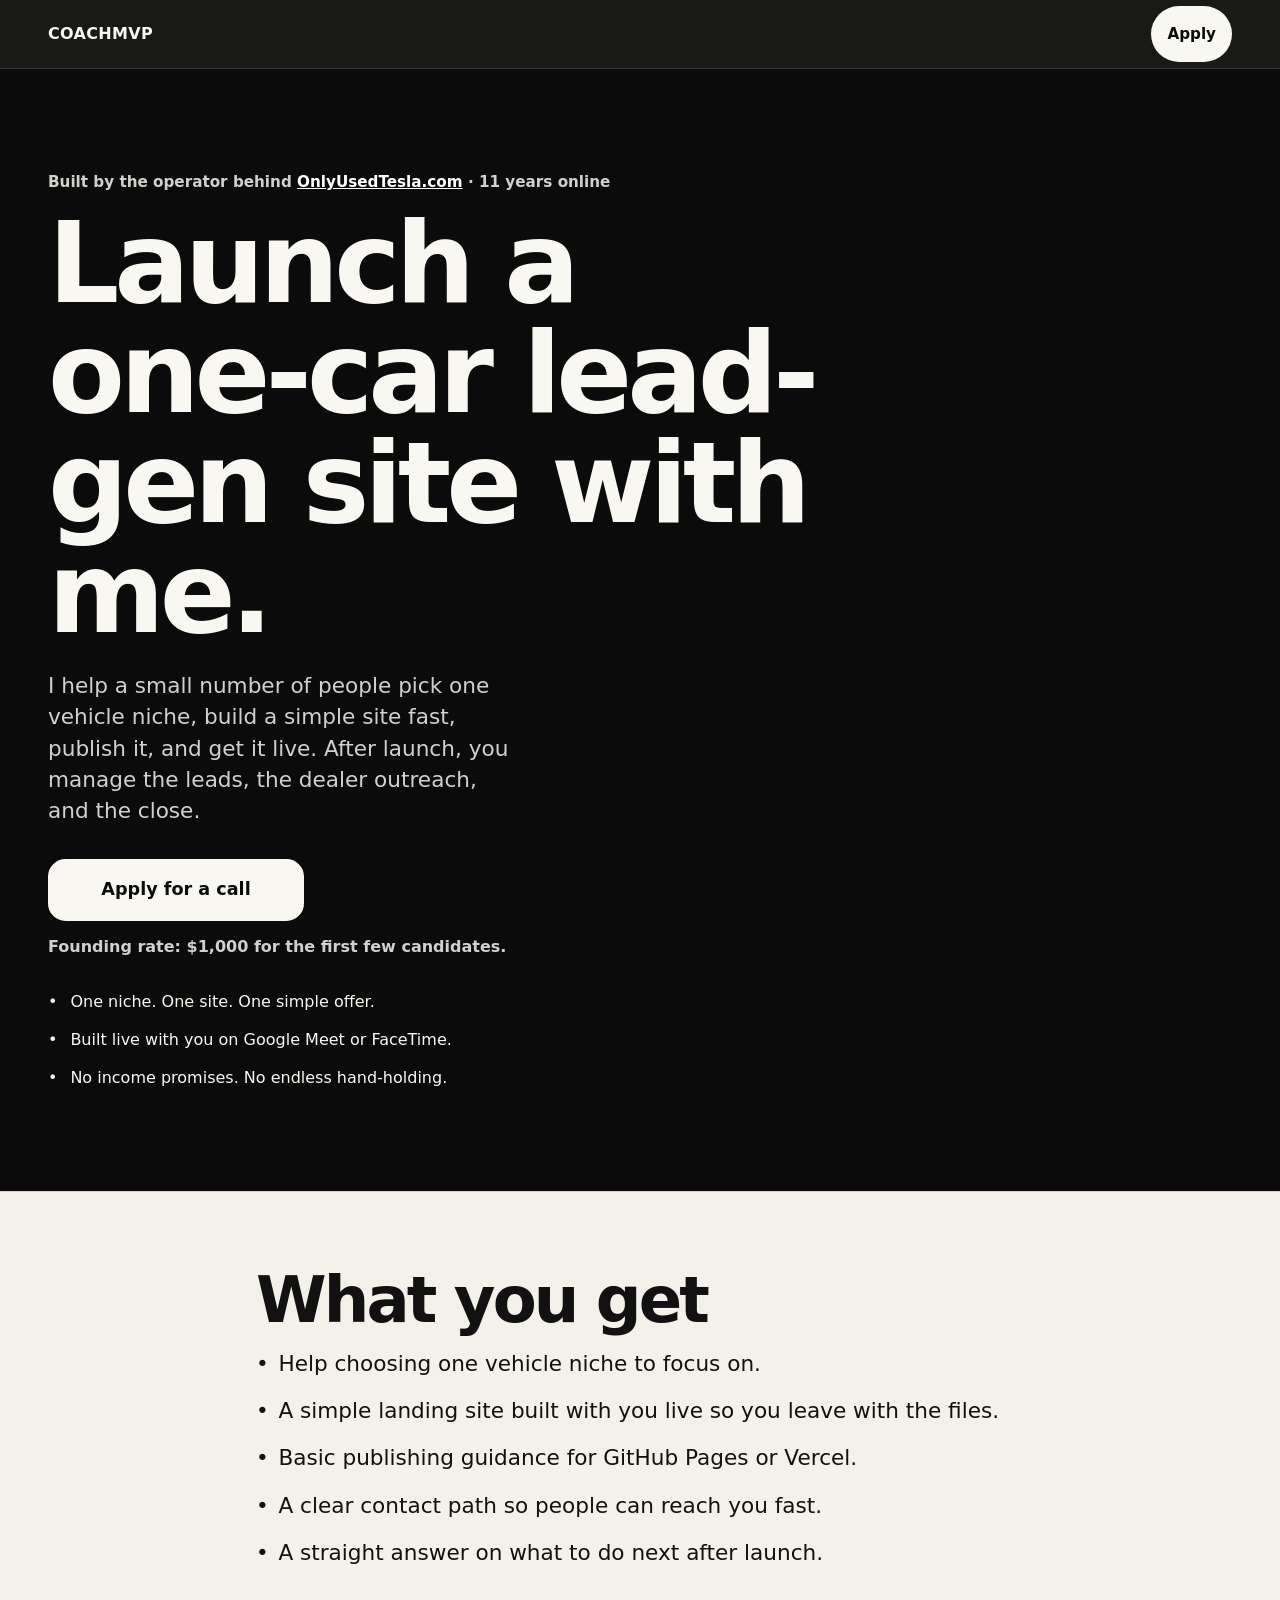
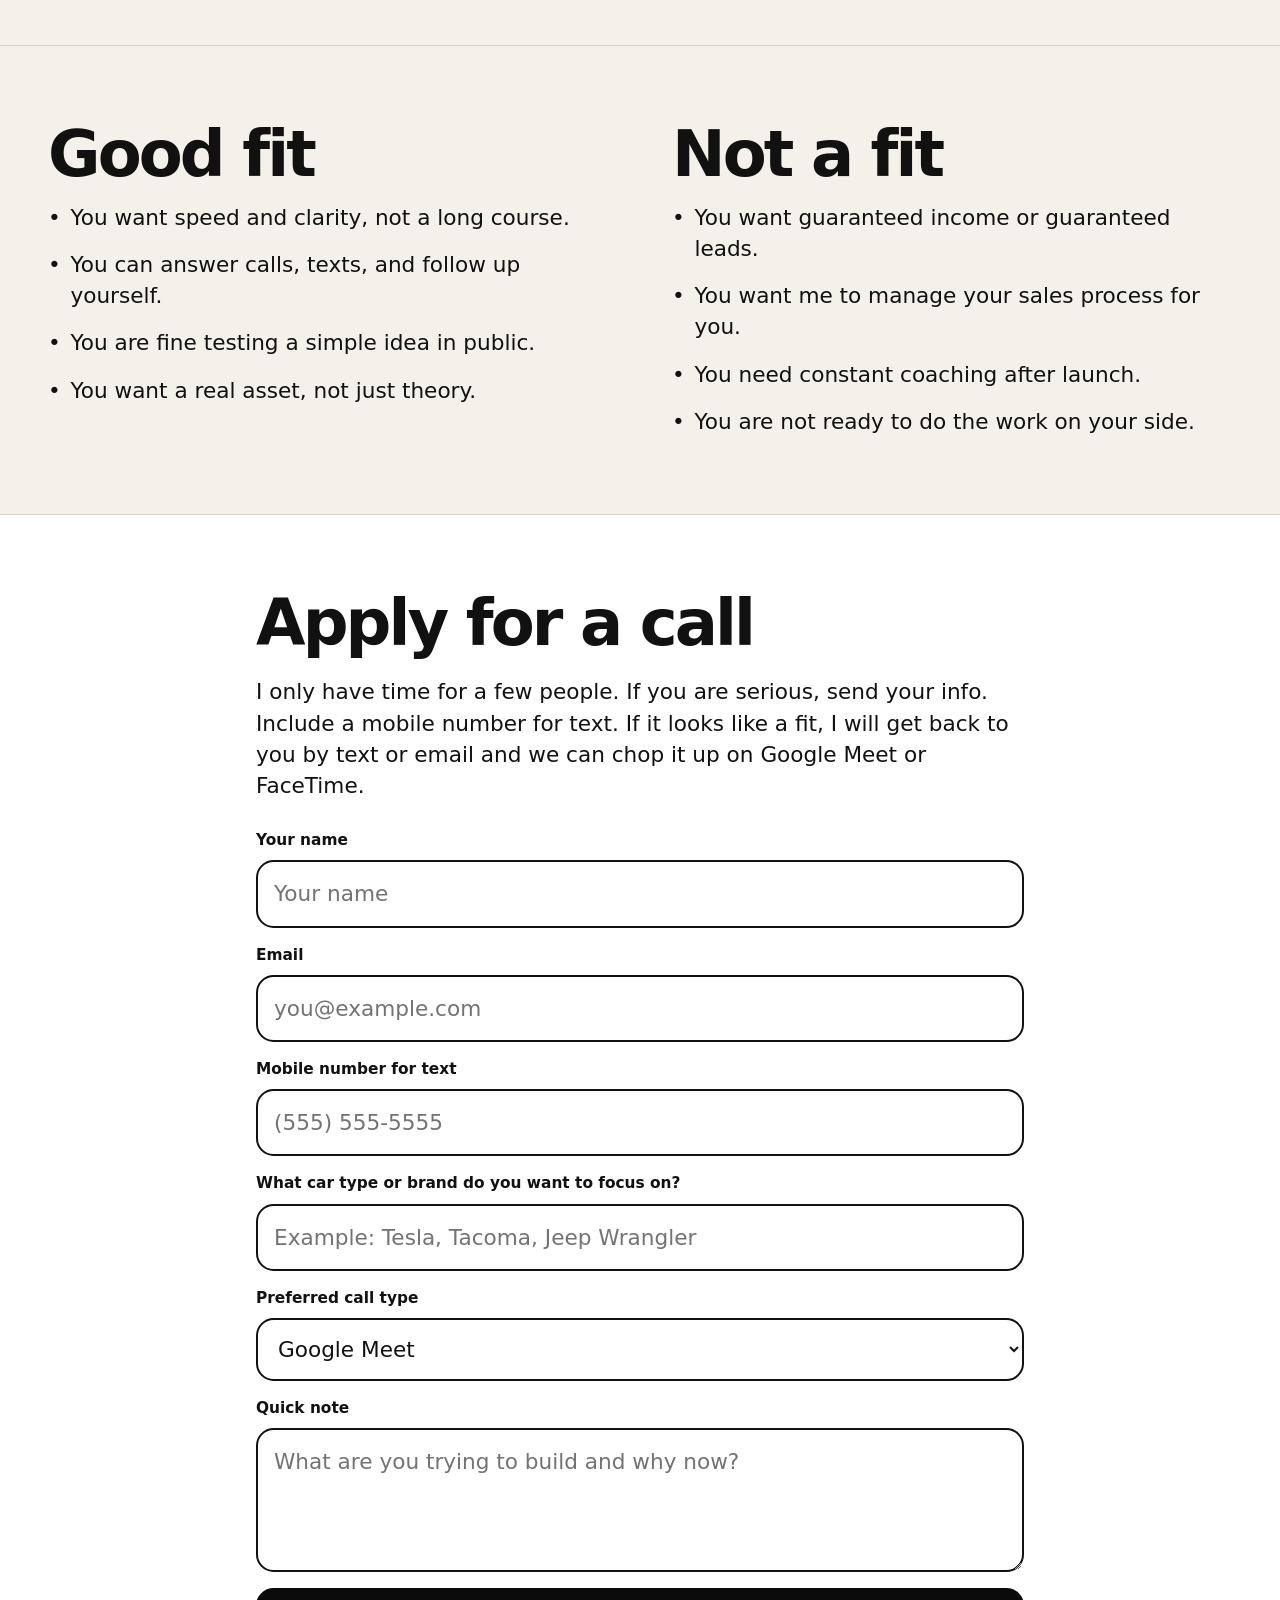
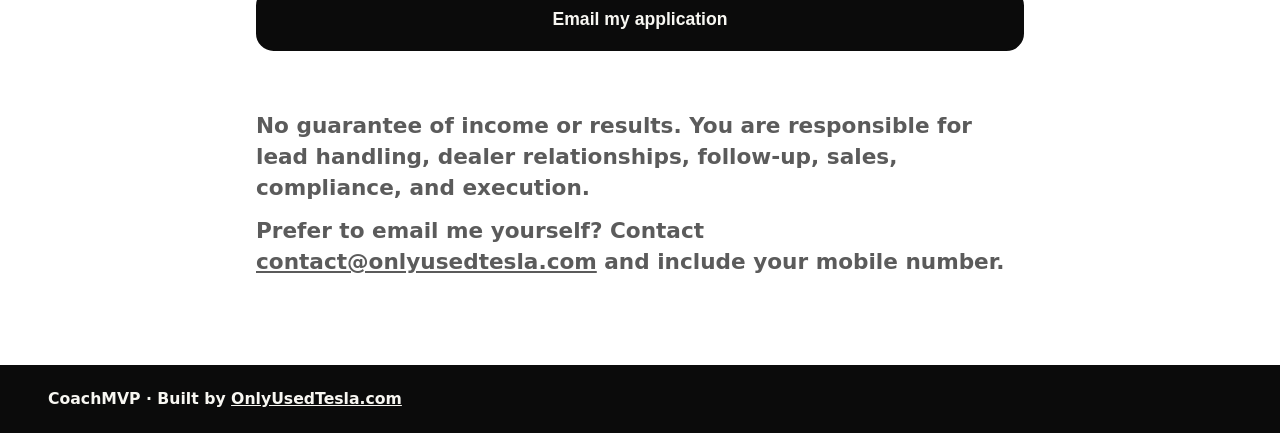
==== index.html @ 97b8aaf0 "Add files via upload" ====
<!doctype html>
<html lang="en">
  <head>
    <meta charset="utf-8" />
    <meta name="viewport" content="width=device-width, initial-scale=1" />
    <title>CoachMVP — Launch a one-car lead-gen site</title>
    <meta
      name="description"
      content="CoachMVP helps a small number of people launch a simple one-car lead-gen site fast. Founding rate: $1,000. You manage the leads and the close."
    />
    <meta name="theme-color" content="#0b0b0b" />
    <link rel="stylesheet" href="styles.css" />
  </head>
  <body>
    <a class="skip-link" href="#main">Skip to content</a>

    <header class="site-header" aria-label="Top">
      <div class="wrap header-inner">
        <p class="brand">CoachMVP</p>
        <a class="header-link" href="#apply">Apply</a>
      </div>
    </header>

    <main id="main">
      <section class="hero" aria-labelledby="hero-title">
        <div class="wrap hero-inner">
          <p class="eyebrow">Built by the operator behind <a href="https://onlyusedtesla.com/" target="_blank" rel="noopener noreferrer">OnlyUsedTesla.com</a> · 11 years online</p>
          <h1 id="hero-title">Launch a one-car lead-gen site with me.</h1>
          <p class="lede">
            I help a small number of people pick one vehicle niche, build a simple site fast,
            publish it, and get it live. After launch, you manage the leads, the dealer outreach,
            and the close.
          </p>

          <div class="hero-actions">
            <a class="button button-primary" href="#apply">Apply for a call</a>
            <p class="price-note">
              Founding rate: <strong>$1,000</strong> for the first few candidates.
            </p>
          </div>

          <ul class="hero-points" aria-label="Quick highlights">
            <li>One niche. One site. One simple offer.</li>
            <li>Built live with you on Google Meet or FaceTime.</li>
            <li>No income promises. No endless hand-holding.</li>
          </ul>
        </div>
      </section>

      <section class="section" aria-labelledby="included-title">
        <div class="wrap narrow">
          <h2 id="included-title">What you get</h2>
          <ul class="detail-list">
            <li>Help choosing one vehicle niche to focus on.</li>
            <li>A simple landing site built with you live so you leave with the files.</li>
            <li>Basic publishing guidance for GitHub Pages or Vercel.</li>
            <li>A clear contact path so people can reach you fast.</li>
            <li>A straight answer on what to do next after launch.</li>
          </ul>
        </div>
      </section>

      <section class="section" aria-labelledby="fit-title">
        <div class="wrap grid-two">
          <div>
            <h2 id="fit-title">Good fit</h2>
            <ul class="detail-list">
              <li>You want speed and clarity, not a long course.</li>
              <li>You can answer calls, texts, and follow up yourself.</li>
              <li>You are fine testing a simple idea in public.</li>
              <li>You want a real asset, not just theory.</li>
            </ul>
          </div>
          <div>
            <h2>Not a fit</h2>
            <ul class="detail-list">
              <li>You want guaranteed income or guaranteed leads.</li>
              <li>You want me to manage your sales process for you.</li>
              <li>You need constant coaching after launch.</li>
              <li>You are not ready to do the work on your side.</li>
            </ul>
          </div>
        </div>
      </section>

      <section class="section section-apply" id="apply" aria-labelledby="apply-title">
        <div class="wrap narrow">
          <h2 id="apply-title">Apply for a call</h2>
          <p class="section-copy">
            I only have time for a few people. If you are serious, send your info. Include a
            mobile number for text. If it looks like a fit, I will get back to you by text or
            email and we can chop it up on Google Meet or FaceTime.
          </p>

          <form id="apply-form" class="contact-form" novalidate>
            <div class="field">
              <label for="full-name">Your name</label>
              <input
                id="full-name"
                name="full-name"
                type="text"
                autocomplete="name"
                placeholder="Your name"
                required
              />
            </div>

            <div class="field">
              <label for="email">Email</label>
              <input
                id="email"
                name="email"
                type="email"
                autocomplete="email"
                inputmode="email"
                placeholder="you@example.com"
                required
              />
            </div>

            <div class="field">
              <label for="mobile">Mobile number for text</label>
              <input
                id="mobile"
                name="mobile"
                type="tel"
                autocomplete="tel"
                inputmode="tel"
                placeholder="(555) 555-5555"
                required
              />
            </div>

            <div class="field">
              <label for="vehicle">What car type or brand do you want to focus on?</label>
              <input
                id="vehicle"
                name="vehicle"
                type="text"
                placeholder="Example: Tesla, Tacoma, Jeep Wrangler"
                required
              />
            </div>

            <div class="field">
              <label for="call-type">Preferred call type</label>
              <select id="call-type" name="call-type">
                <option value="Google Meet">Google Meet</option>
                <option value="FaceTime">FaceTime</option>
                <option value="Either">Either is fine</option>
              </select>
            </div>

            <div class="field">
              <label for="note">Quick note</label>
              <textarea
                id="note"
                name="note"
                placeholder="What are you trying to build and why now?"
              ></textarea>
            </div>

            <button class="button button-primary button-submit" type="submit">
              Email my application
            </button>

            <p id="form-status" class="form-status" aria-live="polite"></p>
          </form>

          <div class="fine-print" role="note" aria-label="Important details">
            <p>
              No guarantee of income or results. You are responsible for lead handling, dealer
              relationships, follow-up, sales, compliance, and execution.
            </p>
            <p>
              Prefer to email me yourself? Contact
              <a href="mailto:contact@onlyusedtesla.com">contact@onlyusedtesla.com</a> and include
              your mobile number.
            </p>
          </div>
        </div>
      </section>
    </main>

    <footer class="site-footer">
      <div class="wrap footer-inner">
        <p>
          CoachMVP · Built by <a href="https://onlyusedtesla.com/" target="_blank" rel="noopener noreferrer">OnlyUsedTesla.com</a>
        </p>
      </div>
    </footer>

    <script>
      (function () {
        const form = document.getElementById('apply-form');
        const status = document.getElementById('form-status');
        const recipient = 'contact@onlyusedtesla.com';

        form.addEventListener('submit', function (event) {
          event.preventDefault();

          if (!form.reportValidity()) {
            status.textContent = 'Please fill out the required fields first.';
            return;
          }

          const data = new FormData(form);
          const name = (data.get('full-name') || '').toString().trim();
          const email = (data.get('email') || '').toString().trim();
          const mobile = (data.get('mobile') || '').toString().trim();
          const vehicle = (data.get('vehicle') || '').toString().trim();
          const callType = (data.get('call-type') || '').toString().trim();
          const note = (data.get('note') || '').toString().trim();

          const subject = `CoachMVP application - ${name}`;
          const bodyLines = [
            'CoachMVP application',
            '',
            `Name: ${name}`,
            `Email: ${email}`,
            `Mobile for text: ${mobile}`,
            `Vehicle niche: ${vehicle}`,
            `Preferred call type: ${callType}`,
            '',
            'Quick note:',
            note || 'None provided'
          ];

          const body = bodyLines.join('\n');
          const mailto = `mailto:${recipient}?subject=${encodeURIComponent(subject)}&body=${encodeURIComponent(body)}`;

          status.textContent = 'Your email app should open with a prefilled application. If it does not, email contact@onlyusedtesla.com directly.';
          window.location.href = mailto;
        });
      })();
    </script>
  </body>
</html>
---- styles.css ----
:root {
  --bg: #f4f1ea;
  --surface: #ffffff;
  --surface-strong: #0b0b0b;
  --text: #111111;
  --text-inverse: #f8f7f2;
  --muted: #5b5b5b;
  --line: #d7d2c7;
  --focus: #1b5cff;
  --radius: 1.1rem;
  --shadow: 0 20px 60px rgba(0, 0, 0, 0.08);
}

* {
  box-sizing: border-box;
}

html {
  scroll-behavior: smooth;
}

body {
  margin: 0;
  background: var(--bg);
  color: var(--text);
  font-family: Inter, ui-sans-serif, system-ui, -apple-system, BlinkMacSystemFont, "Segoe UI", sans-serif;
  line-height: 1.45;
  text-rendering: optimizeLegibility;
}

a {
  color: inherit;
}

a:hover {
  text-decoration-thickness: 0.14em;
}

.skip-link {
  position: absolute;
  left: 1rem;
  top: -10rem;
  z-index: 1000;
  background: var(--surface);
  color: var(--text);
  padding: 0.85rem 1rem;
  border-radius: 0.85rem;
  border: 2px solid var(--text);
  font-weight: 800;
}

.skip-link:focus {
  top: 1rem;
}

.wrap {
  width: min(100% - 1.5rem, 74rem);
  margin-inline: auto;
}

.narrow {
  width: min(100% - 1.5rem, 48rem);
  margin-inline: auto;
}

.site-header {
  position: sticky;
  top: 0;
  z-index: 50;
  background: rgba(11, 11, 11, 0.94);
  border-bottom: 1px solid rgba(255, 255, 255, 0.12);
  backdrop-filter: blur(10px);
}

.header-inner,
.footer-inner {
  display: flex;
  align-items: center;
  justify-content: space-between;
  gap: 1rem;
  min-height: 4.25rem;
}

.brand,
.header-link,
.eyebrow,
.price-note,
label,
.button,
.fine-print,
.form-status {
  font-weight: 800;
}

.brand {
  margin: 0;
  color: var(--text-inverse);
  font-size: 1rem;
  letter-spacing: 0.02em;
  text-transform: uppercase;
}

.header-link {
  display: inline-flex;
  align-items: center;
  justify-content: center;
  min-height: 3.5rem;
  padding: 0 1rem;
  border-radius: 999px;
  background: var(--text-inverse);
  color: var(--surface-strong);
  text-decoration: none;
  font-size: 0.95rem;
}

.hero {
  min-height: calc(100svh - 4.25rem);
  background: var(--surface-strong);
  color: var(--text-inverse);
  display: grid;
  align-items: center;
}

.hero-inner {
  padding-block: clamp(3rem, 8vw, 6.5rem);
}

.eyebrow {
  margin: 0 0 1rem;
  font-size: 0.95rem;
  color: rgba(248, 247, 242, 0.84);
}

.eyebrow a {
  color: #ffffff;
}

h1,
 h2 {
  margin: 0;
  letter-spacing: -0.045em;
  line-height: 0.98;
}

h1 {
  max-width: 10ch;
  font-size: clamp(3rem, 13vw, 7rem);
}

h2 {
  font-size: clamp(2.2rem, 7vw, 4rem);
  margin-bottom: 1rem;
}

.lede,
.section-copy,
.detail-list li,
.contact-form input,
.contact-form select,
.contact-form textarea,
.fine-print p {
  font-size: clamp(1.1rem, 3.2vw, 1.35rem);
}

.lede {
  max-width: 34ch;
  margin: 1.35rem 0 0;
  color: rgba(248, 247, 242, 0.84);
}

.hero-actions {
  margin-top: 2rem;
}

.price-note {
  margin: 0.9rem 0 0;
  font-size: 1rem;
  color: rgba(248, 247, 242, 0.84);
}

.hero-points,
.detail-list {
  list-style: none;
  padding: 0;
  margin: 0;
}

.hero-points {
  margin-top: 2rem;
  max-width: 38rem;
  display: grid;
  gap: 0.9rem;
}

.hero-points li,
.detail-list li {
  position: relative;
  padding-left: 1.4rem;
}

.hero-points li::before,
.detail-list li::before {
  content: "•";
  position: absolute;
  left: 0;
  top: 0;
}

.section {
  padding-block: clamp(3rem, 6vw, 5rem);
  border-top: 1px solid var(--line);
}

.section-apply {
  background: var(--surface);
}

.grid-two {
  display: grid;
  gap: 2.5rem;
}

.detail-list {
  display: grid;
  gap: 1rem;
}

.detail-list li {
  color: var(--text);
}

.button {
  appearance: none;
  border: 2px solid var(--text-inverse);
  background: transparent;
  color: var(--text-inverse);
  text-decoration: none;
  display: inline-flex;
  align-items: center;
  justify-content: center;
  width: 100%;
  min-height: 3.9rem;
  padding: 0.95rem 1.2rem;
  border-radius: var(--radius);
  font-size: 1.1rem;
  cursor: pointer;
}

.button-primary {
  background: var(--text-inverse);
  color: var(--surface-strong);
  border-color: var(--text-inverse);
}

.button-submit {
  width: 100%;
  border-color: var(--surface-strong);
  background: var(--surface-strong);
  color: var(--text-inverse);
}

.contact-form {
  display: grid;
  gap: 1rem;
  margin-top: 1.75rem;
}

.field {
  display: grid;
  gap: 0.55rem;
}

label {
  font-size: 0.96rem;
}

input,
select,
textarea {
  width: 100%;
  border: 2px solid var(--text);
  background: var(--surface);
  color: var(--text);
  border-radius: var(--radius);
  min-height: 3.95rem;
  padding: 1rem;
  font: inherit;
}

textarea {
  min-height: 9rem;
  resize: vertical;
}

::placeholder {
  color: #737373;
  opacity: 1;
}

.form-status {
  min-height: 1.5rem;
  margin: 0;
  font-size: 0.95rem;
  color: var(--muted);
}

.fine-print {
  margin-top: 1.2rem;
  color: var(--muted);
}

.fine-print p {
  margin: 0 0 0.7rem;
}

.site-footer {
  background: var(--surface-strong);
  color: var(--text-inverse);
}

.site-footer a {
  color: var(--text-inverse);
}

.site-footer p {
  margin: 0;
  font-size: 0.98rem;
  font-weight: 700;
}

.button:focus-visible,
.header-link:focus-visible,
a:focus-visible,
input:focus-visible,
select:focus-visible,
textarea:focus-visible {
  outline: 4px solid var(--focus);
  outline-offset: 4px;
}

@media (min-width: 48rem) {
  .wrap,
  .narrow {
    width: min(100% - 3rem, 74rem);
  }

  .narrow {
    width: min(100% - 3rem, 48rem);
  }

  .grid-two {
    grid-template-columns: 1fr 1fr;
    gap: 4rem;
  }

  .button {
    width: auto;
    min-width: 16rem;
  }

  .button-submit {
    width: 100%;
  }
}

@media (prefers-reduced-motion: reduce) {
  html {
    scroll-behavior: auto;
  }

  *, *::before, *::after {
    transition: none !important;
    animation: none !important;
  }
}
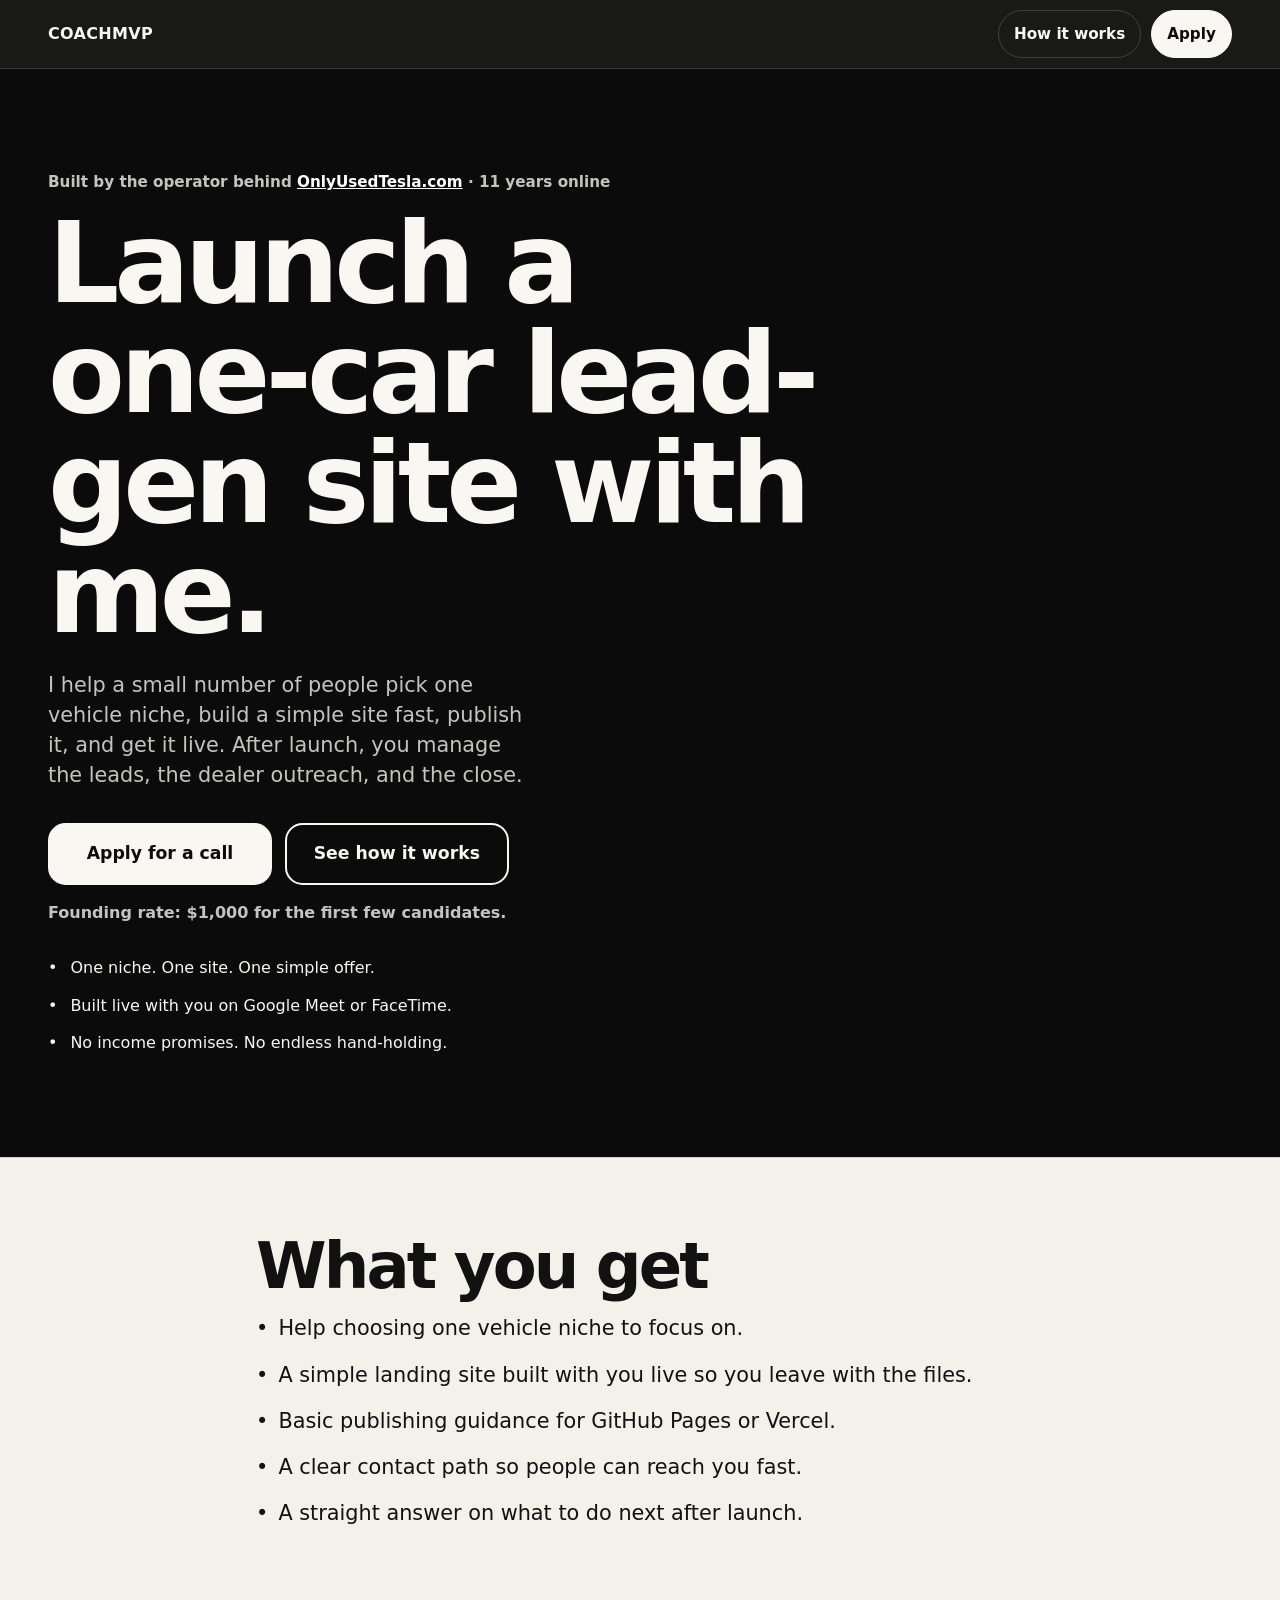
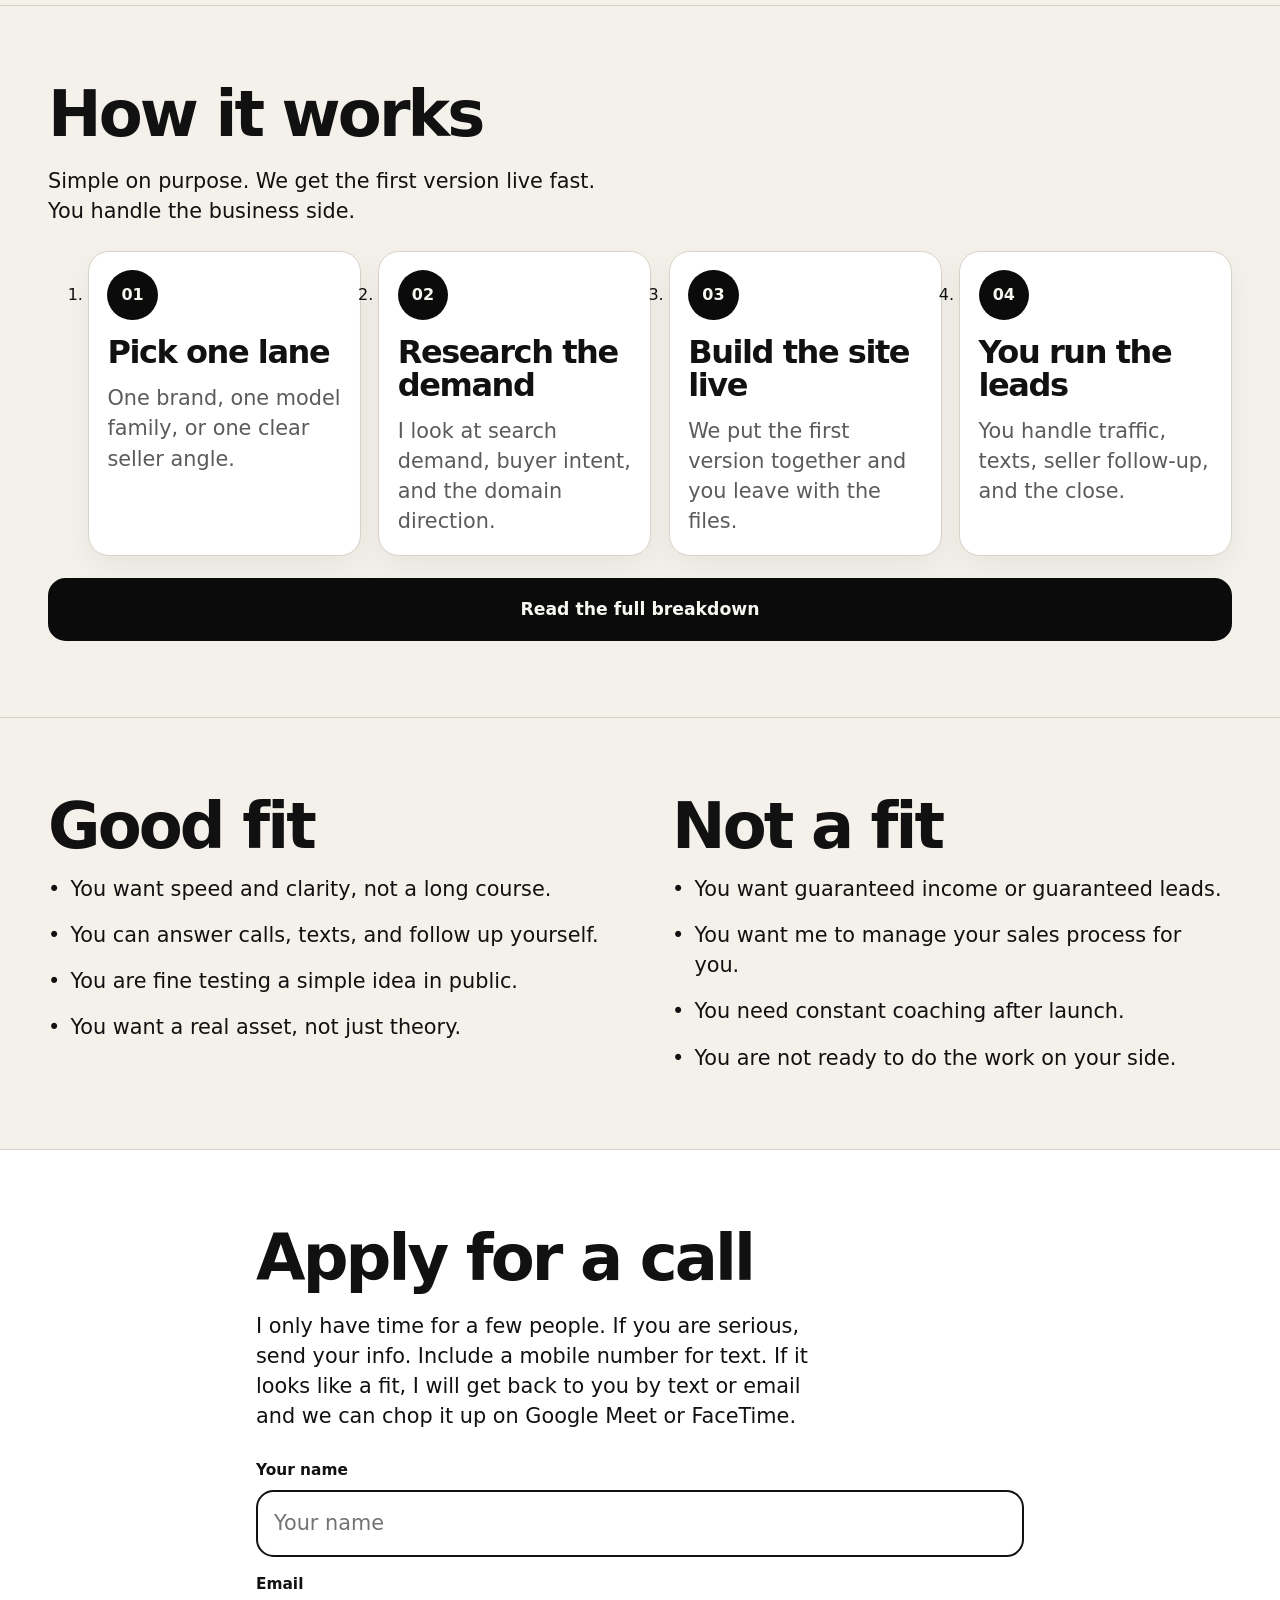
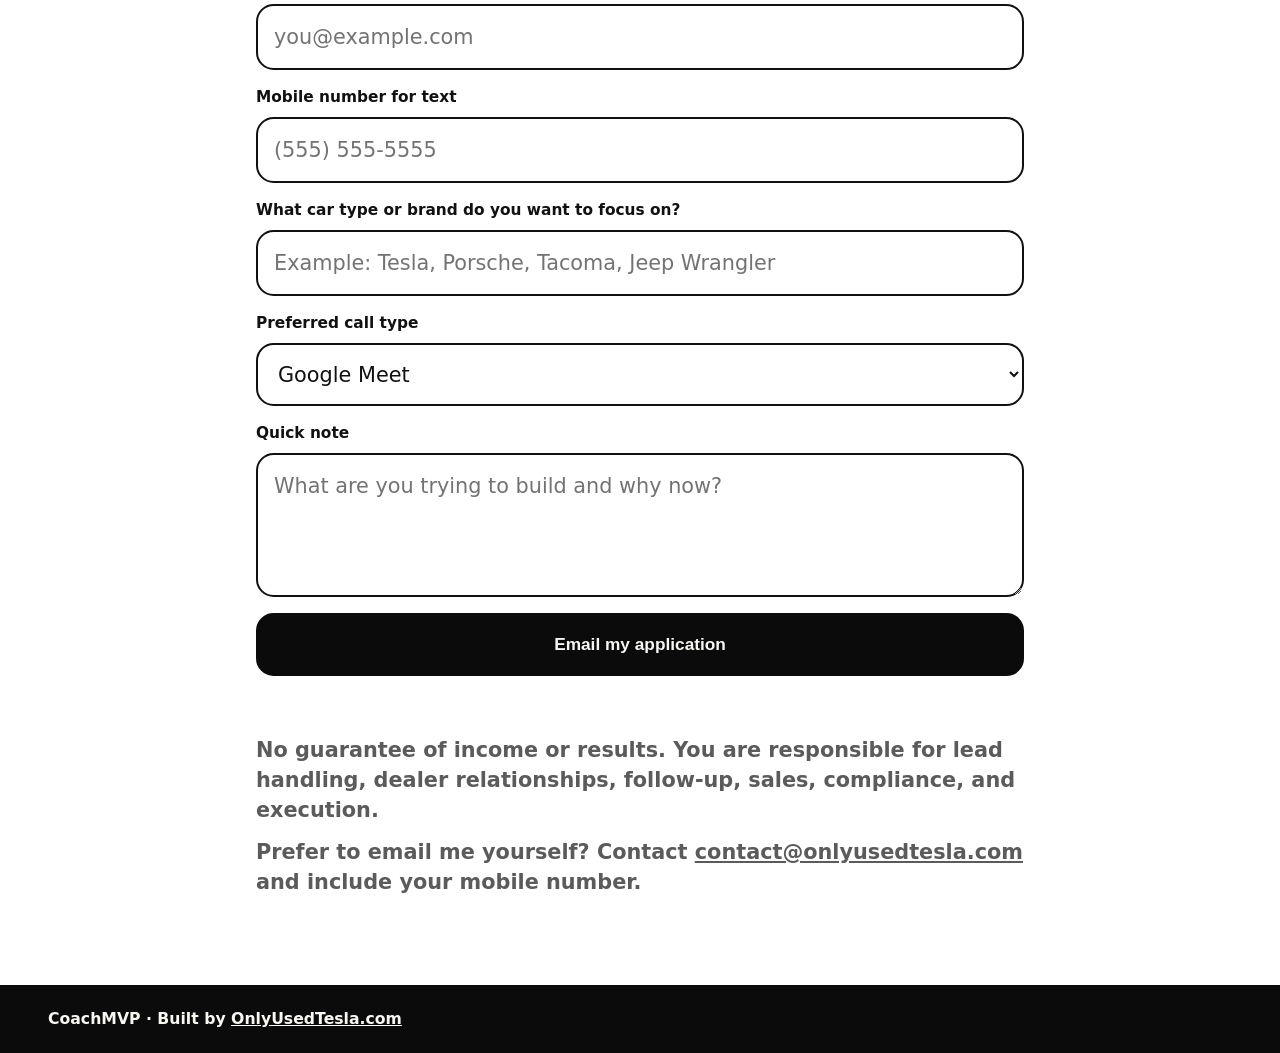
==== commit 30d8ca7e: "Add files via upload" ====
--- a/index.html
+++ b/index.html
@@ -16,16 +16,28 @@
 
     <header class="site-header" aria-label="Top">
       <div class="wrap header-inner">
-        <p class="brand">CoachMVP</p>
-        <a class="header-link" href="#apply">Apply</a>
+        <a class="brand-link" href="index.html" aria-label="CoachMVP home">
+          <p class="brand">CoachMVP</p>
+        </a>
+
+        <nav class="site-nav" aria-label="Primary">
+          <a class="header-link" href="how-it-works.html">How it works</a>
+          <a class="header-link header-link-primary" href="#apply">Apply</a>
+        </nav>
       </div>
     </header>
 
     <main id="main">
       <section class="hero" aria-labelledby="hero-title">
         <div class="wrap hero-inner">
-          <p class="eyebrow">Built by the operator behind <a href="https://onlyusedtesla.com/" target="_blank" rel="noopener noreferrer">OnlyUsedTesla.com</a> · 11 years online</p>
+          <p class="eyebrow">
+            Built by the operator behind
+            <a href="https://onlyusedtesla.com/" target="_blank" rel="noopener noreferrer">OnlyUsedTesla.com</a>
+            · 11 years online
+          </p>
+
           <h1 id="hero-title">Launch a one-car lead-gen site with me.</h1>
+
           <p class="lede">
             I help a small number of people pick one vehicle niche, build a simple site fast,
             publish it, and get it live. After launch, you manage the leads, the dealer outreach,
@@ -34,10 +46,12 @@
 
           <div class="hero-actions">
             <a class="button button-primary" href="#apply">Apply for a call</a>
-            <p class="price-note">
-              Founding rate: <strong>$1,000</strong> for the first few candidates.
-            </p>
-          </div>
+            <a class="button" href="how-it-works.html">See how it works</a>
+          </div>
+
+          <p class="price-note">
+            Founding rate: <strong>$1,000</strong> for the first few candidates.
+          </p>
 
           <ul class="hero-points" aria-label="Quick highlights">
             <li>One niche. One site. One simple offer.</li>
@@ -60,6 +74,47 @@
         </div>
       </section>
 
+      <section class="section" aria-labelledby="steps-preview-title">
+        <div class="wrap">
+          <div class="stack-intro">
+            <h2 id="steps-preview-title">How it works</h2>
+            <p class="section-copy">
+              Simple on purpose. We get the first version live fast. You handle the business side.
+            </p>
+          </div>
+
+          <ol class="step-grid" aria-label="CoachMVP process preview">
+            <li class="step-card">
+              <p class="step-number">01</p>
+              <h3>Pick one lane</h3>
+              <p class="card-copy">One brand, one model family, or one clear seller angle.</p>
+            </li>
+
+            <li class="step-card">
+              <p class="step-number">02</p>
+              <h3>Research the demand</h3>
+              <p class="card-copy">I look at search demand, buyer intent, and the domain direction.</p>
+            </li>
+
+            <li class="step-card">
+              <p class="step-number">03</p>
+              <h3>Build the site live</h3>
+              <p class="card-copy">We put the first version together and you leave with the files.</p>
+            </li>
+
+            <li class="step-card">
+              <p class="step-number">04</p>
+              <h3>You run the leads</h3>
+              <p class="card-copy">You handle traffic, texts, seller follow-up, and the close.</p>
+            </li>
+          </ol>
+
+          <div class="section-actions">
+            <a class="button button-dark" href="how-it-works.html">Read the full breakdown</a>
+          </div>
+        </div>
+      </section>
+
       <section class="section" aria-labelledby="fit-title">
         <div class="wrap grid-two">
           <div>
@@ -71,6 +126,7 @@
               <li>You want a real asset, not just theory.</li>
             </ul>
           </div>
+
           <div>
             <h2>Not a fit</h2>
             <ul class="detail-list">
@@ -137,7 +193,7 @@
                 id="vehicle"
                 name="vehicle"
                 type="text"
-                placeholder="Example: Tesla, Tacoma, Jeep Wrangler"
+                placeholder="Example: Tesla, Porsche, Tacoma, Jeep Wrangler"
                 required
               />
             </div>
@@ -185,7 +241,8 @@
     <footer class="site-footer">
       <div class="wrap footer-inner">
         <p>
-          CoachMVP · Built by <a href="https://onlyusedtesla.com/" target="_blank" rel="noopener noreferrer">OnlyUsedTesla.com</a>
+          CoachMVP · Built by
+          <a href="https://onlyusedtesla.com/" target="_blank" rel="noopener noreferrer">OnlyUsedTesla.com</a>
         </p>
       </div>
     </footer>
@@ -229,7 +286,8 @@
           const body = bodyLines.join('\n');
           const mailto = `mailto:${recipient}?subject=${encodeURIComponent(subject)}&body=${encodeURIComponent(body)}`;
 
-          status.textContent = 'Your email app should open with a prefilled application. If it does not, email contact@onlyusedtesla.com directly.';
+          status.textContent =
+            'Your email app should open with a prefilled application. If it does not, email contact@onlyusedtesla.com directly.';
           window.location.href = mailto;
         });
       })();
--- a/styles.css
+++ b/styles.css
@@ -1,14 +1,19 @@
 :root {
   --bg: #f4f1ea;
   --surface: #ffffff;
+  --surface-soft: #ebe6db;
   --surface-strong: #0b0b0b;
+  --surface-card: #ffffff;
   --text: #111111;
   --text-inverse: #f8f7f2;
   --muted: #5b5b5b;
+  --muted-inverse: rgba(248, 247, 242, 0.78);
   --line: #d7d2c7;
+  --line-inverse: rgba(255, 255, 255, 0.14);
   --focus: #1b5cff;
   --radius: 1.1rem;
   --shadow: 0 20px 60px rgba(0, 0, 0, 0.08);
+  --shadow-soft: 0 12px 32px rgba(0, 0, 0, 0.05);
 }
 
 * {
@@ -26,6 +31,11 @@
   font-family: Inter, ui-sans-serif, system-ui, -apple-system, BlinkMacSystemFont, "Segoe UI", sans-serif;
   line-height: 1.45;
   text-rendering: optimizeLegibility;
+}
+
+img {
+  max-width: 100%;
+  display: block;
 }
 
 a {
@@ -68,7 +78,7 @@
   top: 0;
   z-index: 50;
   background: rgba(11, 11, 11, 0.94);
-  border-bottom: 1px solid rgba(255, 255, 255, 0.12);
+  border-bottom: 1px solid var(--line-inverse);
   backdrop-filter: blur(10px);
 }
 
@@ -81,6 +91,18 @@
   min-height: 4.25rem;
 }
 
+.brand-link {
+  display: inline-flex;
+  text-decoration: none;
+}
+
+.site-nav {
+  display: flex;
+  flex-wrap: wrap;
+  justify-content: flex-end;
+  gap: 0.6rem;
+}
+
 .brand,
 .header-link,
 .eyebrow,
@@ -88,7 +110,11 @@
 label,
 .button,
 .fine-print,
-.form-status {
+.form-status,
+.step-number,
+summary,
+.inline-link,
+.example-link-wrap {
   font-weight: 800;
 }
 
@@ -104,13 +130,20 @@
   display: inline-flex;
   align-items: center;
   justify-content: center;
-  min-height: 3.5rem;
-  padding: 0 1rem;
+  min-height: 3rem;
+  padding: 0 0.95rem;
   border-radius: 999px;
-  background: var(--text-inverse);
-  color: var(--surface-strong);
+  border: 1px solid rgba(255, 255, 255, 0.16);
+  color: var(--text-inverse);
   text-decoration: none;
   font-size: 0.95rem;
+  background: transparent;
+}
+
+.header-link-primary {
+  background: var(--text-inverse);
+  border-color: var(--text-inverse);
+  color: var(--surface-strong);
 }
 
 .hero {
@@ -121,6 +154,10 @@
   align-items: center;
 }
 
+.hero-compact {
+  min-height: auto;
+}
+
 .hero-inner {
   padding-block: clamp(3rem, 8vw, 6.5rem);
 }
@@ -128,7 +165,7 @@
 .eyebrow {
   margin: 0 0 1rem;
   font-size: 0.95rem;
-  color: rgba(248, 247, 242, 0.84);
+  color: var(--muted-inverse);
 }
 
 .eyebrow a {
@@ -136,9 +173,14 @@
 }
 
 h1,
- h2 {
+h2,
+h3 {
   margin: 0;
   letter-spacing: -0.045em;
+}
+
+h1,
+h2 {
   line-height: 0.98;
 }
 
@@ -152,34 +194,47 @@
   margin-bottom: 1rem;
 }
 
+h3 {
+  font-size: clamp(1.45rem, 4.5vw, 2rem);
+  line-height: 1.02;
+}
+
 .lede,
 .section-copy,
 .detail-list li,
+.card-copy,
 .contact-form input,
 .contact-form select,
 .contact-form textarea,
-.fine-print p {
-  font-size: clamp(1.1rem, 3.2vw, 1.35rem);
+.fine-print p,
+.callout p,
+.faq-item p,
+summary {
+  font-size: clamp(1.05rem, 3.2vw, 1.3rem);
 }
 
 .lede {
-  max-width: 34ch;
+  max-width: 36ch;
   margin: 1.35rem 0 0;
-  color: rgba(248, 247, 242, 0.84);
+  color: var(--muted-inverse);
 }
 
 .hero-actions {
   margin-top: 2rem;
+  display: grid;
+  gap: 0.8rem;
+  max-width: 23rem;
 }
 
 .price-note {
-  margin: 0.9rem 0 0;
+  margin: 1rem 0 0;
   font-size: 1rem;
-  color: rgba(248, 247, 242, 0.84);
+  color: var(--muted-inverse);
 }
 
 .hero-points,
-.detail-list {
+.detail-list,
+.card-list {
   list-style: none;
   padding: 0;
   margin: 0;
@@ -187,19 +242,21 @@
 
 .hero-points {
   margin-top: 2rem;
-  max-width: 38rem;
+  max-width: 40rem;
   display: grid;
   gap: 0.9rem;
 }
 
 .hero-points li,
-.detail-list li {
+.detail-list li,
+.card-list li {
   position: relative;
   padding-left: 1.4rem;
 }
 
 .hero-points li::before,
-.detail-list li::before {
+.detail-list li::before,
+.card-list li::before {
   content: "•";
   position: absolute;
   left: 0;
@@ -211,22 +268,35 @@
   border-top: 1px solid var(--line);
 }
 
+.section-soft {
+  background: var(--surface);
+}
+
+.section-dark {
+  background: var(--surface-strong);
+  color: var(--text-inverse);
+  border-top-color: var(--line-inverse);
+}
+
 .section-apply {
   background: var(--surface);
 }
 
-.grid-two {
-  display: grid;
-  gap: 2.5rem;
+.grid-two,
+.split-cards,
+.examples-grid,
+.step-grid {
+  display: grid;
+  gap: 1rem;
+}
+
+.stack-intro {
+  margin-bottom: 1.5rem;
 }
 
 .detail-list {
   display: grid;
   gap: 1rem;
-}
-
-.detail-list li {
-  color: var(--text);
 }
 
 .button {
@@ -242,8 +312,9 @@
   min-height: 3.9rem;
   padding: 0.95rem 1.2rem;
   border-radius: var(--radius);
-  font-size: 1.1rem;
+  font-size: 1.08rem;
   cursor: pointer;
+  text-align: center;
 }
 
 .button-primary {
@@ -252,11 +323,130 @@
   border-color: var(--text-inverse);
 }
 
+.button-dark {
+  width: 100%;
+  border-color: var(--surface-strong);
+  background: var(--surface-strong);
+  color: var(--text-inverse);
+}
+
 .button-submit {
   width: 100%;
   border-color: var(--surface-strong);
   background: var(--surface-strong);
   color: var(--text-inverse);
+}
+
+.section-actions {
+  margin-top: 1.4rem;
+}
+
+.callout {
+  border: 1px solid var(--line);
+  border-left-width: 0.5rem;
+  border-radius: calc(var(--radius) + 0.2rem);
+  background: var(--surface);
+  padding: 1.2rem 1.2rem 1.2rem 1rem;
+  box-shadow: var(--shadow-soft);
+}
+
+.callout p {
+  margin: 0;
+}
+
+.step-grid {
+  counter-reset: steps;
+}
+
+.step-grid-detailed {
+  gap: 1rem;
+}
+
+.step-card,
+.role-card,
+.example-card {
+  border: 1px solid var(--line);
+  border-radius: calc(var(--radius) + 0.2rem);
+  background: var(--surface-card);
+  box-shadow: var(--shadow-soft);
+}
+
+.step-card,
+.role-card {
+  padding: 1.15rem;
+}
+
+.step-number {
+  display: inline-flex;
+  align-items: center;
+  justify-content: center;
+  min-width: 3.15rem;
+  min-height: 3.15rem;
+  padding: 0 0.8rem;
+  border-radius: 999px;
+  background: var(--surface-strong);
+  color: var(--text-inverse);
+  font-size: 1rem;
+  margin: 0 0 1rem;
+}
+
+.card-copy {
+  margin: 0.9rem 0 0;
+  color: var(--muted);
+}
+
+.card-list {
+  display: grid;
+  gap: 0.65rem;
+  margin-top: 1.1rem;
+}
+
+.split-cards {
+  margin-top: 1.25rem;
+}
+
+.role-card h3 {
+  margin-bottom: 1rem;
+}
+
+.example-card {
+  overflow: hidden;
+}
+
+.example-figure {
+  margin: 0;
+  background: #dbd6ca;
+  border-bottom: 1px solid var(--line);
+}
+
+.example-figure img {
+  width: 100%;
+  aspect-ratio: 16 / 9;
+  object-fit: cover;
+}
+
+.example-body {
+  padding: 1rem;
+}
+
+.example-body h3 {
+  margin-bottom: 0.75rem;
+}
+
+.example-link-wrap {
+  margin: 1rem 0 0;
+}
+
+.inline-link {
+  text-decoration-thickness: 0.14em;
+}
+
+.section-copy {
+  max-width: 42ch;
+}
+
+.section-copy-inverse {
+  color: var(--muted-inverse);
 }
 
 .contact-form {
@@ -313,6 +503,55 @@
   margin: 0 0 0.7rem;
 }
 
+.fine-print-inverse {
+  color: var(--muted-inverse);
+}
+
+.faq-list {
+  display: grid;
+  gap: 0.85rem;
+  margin-top: 1rem;
+}
+
+.faq-item {
+  border: 1px solid var(--line);
+  border-radius: calc(var(--radius) + 0.1rem);
+  background: var(--surface);
+  box-shadow: var(--shadow-soft);
+  overflow: clip;
+}
+
+.faq-item summary {
+  cursor: pointer;
+  list-style: none;
+  padding: 1rem 3.4rem 1rem 1rem;
+  position: relative;
+}
+
+.faq-item summary::-webkit-details-marker {
+  display: none;
+}
+
+.faq-item summary::after {
+  content: "+";
+  position: absolute;
+  right: 1rem;
+  top: 50%;
+  translate: 0 -50%;
+  font-size: 1.6rem;
+  line-height: 1;
+}
+
+.faq-item[open] summary::after {
+  content: "–";
+}
+
+.faq-item p {
+  margin: 0;
+  padding: 0 1rem 1rem;
+  color: var(--muted);
+}
+
 .site-footer {
   background: var(--surface-strong);
   color: var(--text-inverse);
@@ -330,7 +569,9 @@
 
 .button:focus-visible,
 .header-link:focus-visible,
+.brand-link:focus-visible,
 a:focus-visible,
+summary:focus-visible,
 input:focus-visible,
 select:focus-visible,
 textarea:focus-visible {
@@ -348,18 +589,51 @@
     width: min(100% - 3rem, 48rem);
   }
 
+  .hero-actions {
+    grid-auto-flow: column;
+    grid-auto-columns: max-content;
+    align-items: center;
+    max-width: none;
+  }
+
   .grid-two {
     grid-template-columns: 1fr 1fr;
     gap: 4rem;
   }
 
+  .split-cards,
+  .examples-grid {
+    grid-template-columns: 1fr 1fr;
+    gap: 1.25rem;
+  }
+
+  .step-grid {
+    grid-template-columns: repeat(2, minmax(0, 1fr));
+    gap: 1.1rem;
+  }
+
+  .step-grid-detailed {
+    grid-template-columns: repeat(2, minmax(0, 1fr));
+  }
+
   .button {
     width: auto;
-    min-width: 16rem;
-  }
-
+    min-width: 14rem;
+  }
+
+  .button-dark,
   .button-submit {
     width: 100%;
+  }
+}
+
+@media (min-width: 64rem) {
+  .step-grid {
+    grid-template-columns: repeat(4, minmax(0, 1fr));
+  }
+
+  .step-grid-detailed {
+    grid-template-columns: repeat(3, minmax(0, 1fr));
   }
 }
 
@@ -368,7 +642,9 @@
     scroll-behavior: auto;
   }
 
-  *, *::before, *::after {
+  *,
+  *::before,
+  *::after {
     transition: none !important;
     animation: none !important;
   }
